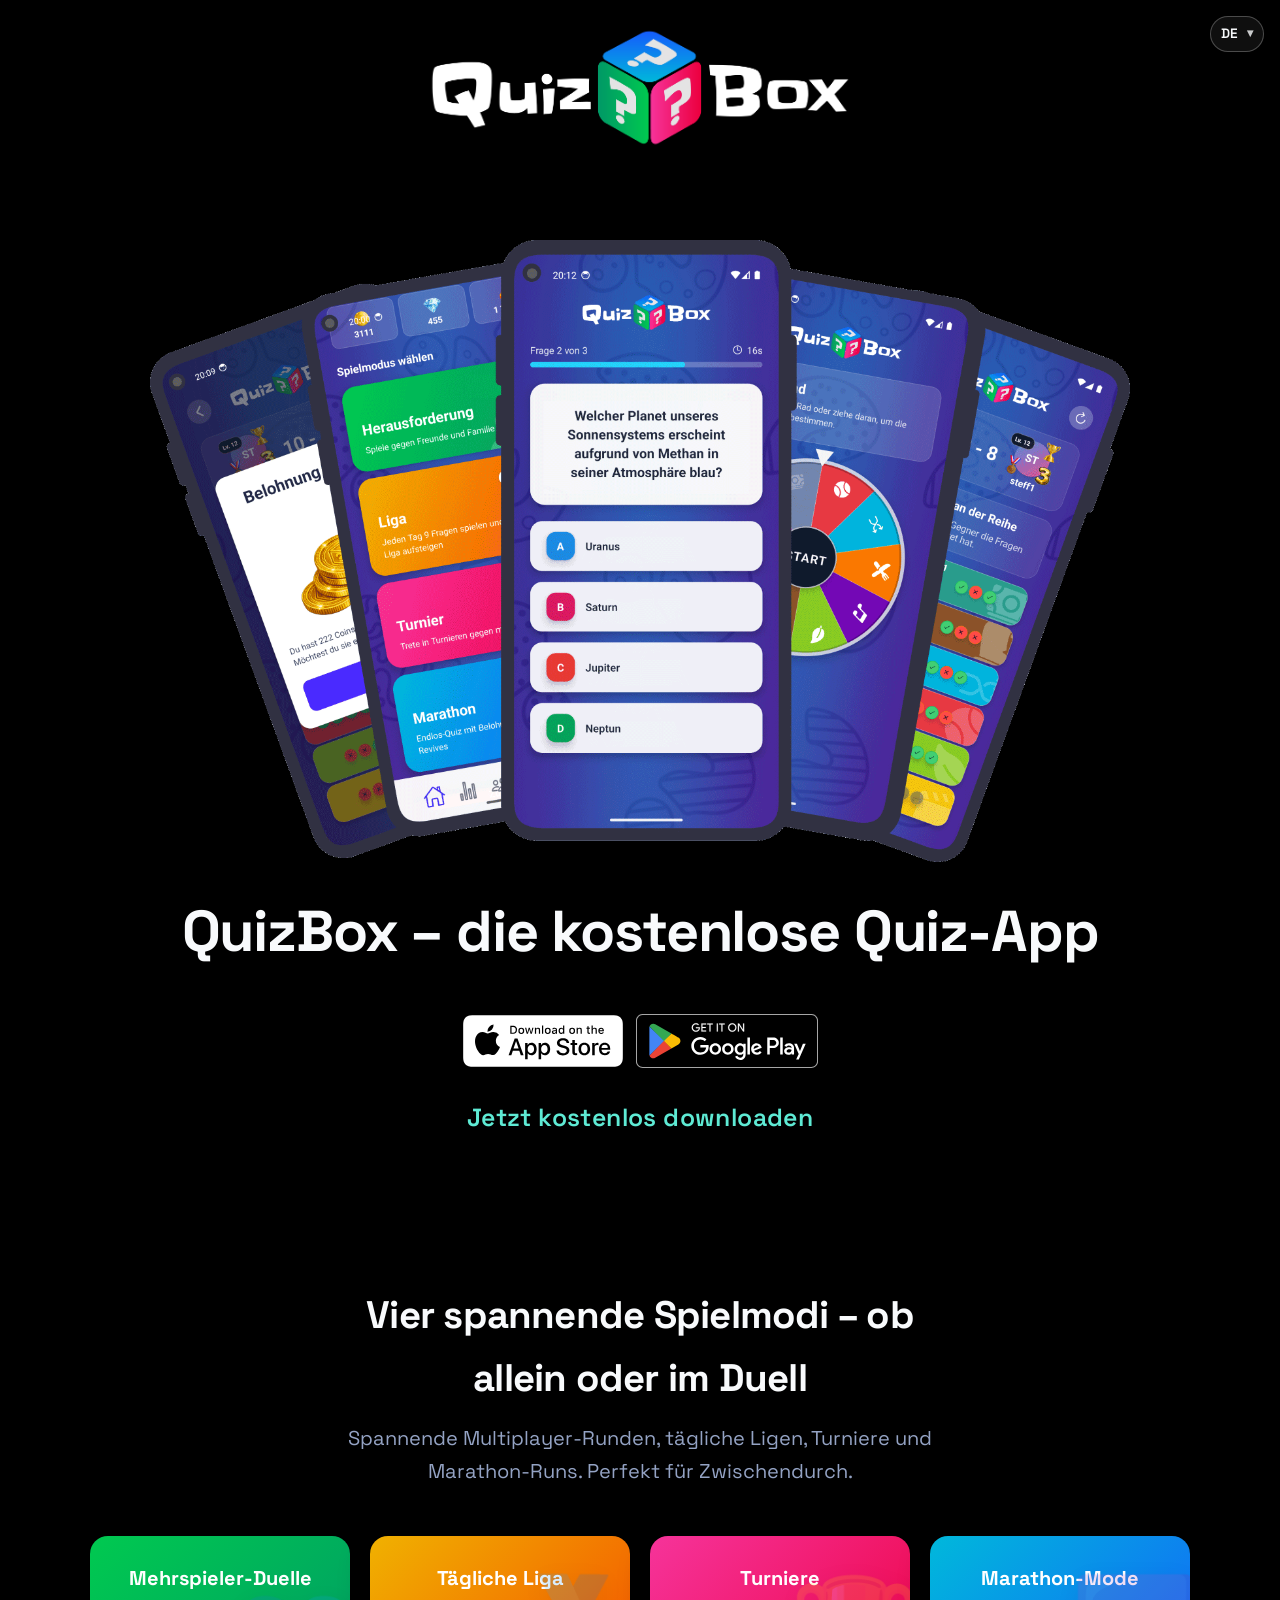
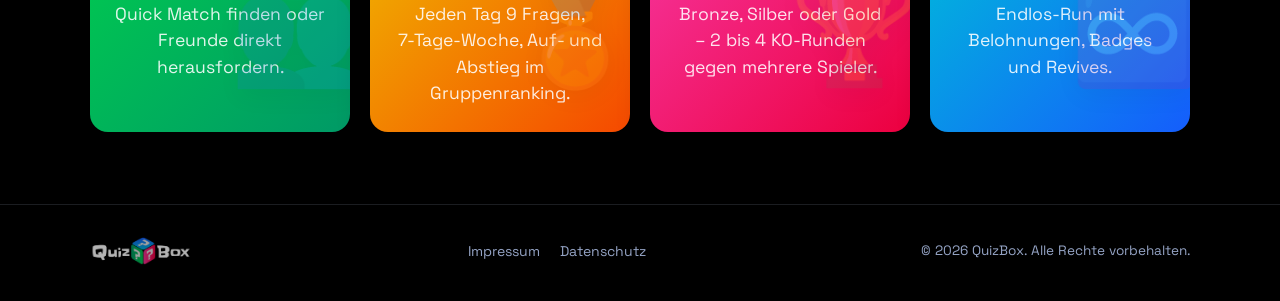
==== de/index.html @ fd2cba97 "v10" ====
<!doctype html>
<html lang="de">
  <head>
    <meta charset="utf-8" />
    <meta name="viewport" content="width=device-width, initial-scale=1" />
    <title>QuizBox – die kostenlose Quiz‑App</title>
    <meta
      name="description"
      content="Spannende Multiplayer‑Runden, tägliche Ligen, Turniere und Marathon‑Runs. Perfekt für Zwischendurch."
    />
    <link rel="alternate" hreflang="en" href="../index.html" />
    <link rel="alternate" hreflang="de" href="index.html" />
    <link rel="alternate" hreflang="es" href="../es/index.html" />
    <link rel="alternate" hreflang="x-default" href="../index.html" />
    <link rel="icon" type="image/png" href="../assets/favicon.png" />
    <link rel="icon" href="../assets/favicon.ico" sizes="any" />
    <link rel="preconnect" href="https://fonts.googleapis.com" />
    <link rel="preconnect" href="https://fonts.gstatic.com" crossorigin />
    <link
      href="https://fonts.googleapis.com/css2?family=Space+Grotesk:wght@400;500;600;700&display=swap"
      rel="stylesheet"
    />
    <link rel="stylesheet" href="../style.css" />
  </head>
  <body>
    <!-- ─── HEADER ──────────────────────────────────── -->
    <header class="site-header" id="top">
      <div class="container header-inner">
        <a class="brand" href="#top" aria-label="QuizBox – Startseite">
          <img
            src="../assets/QuizBoxLogo_lang.png"
            alt="QuizBox"
            class="brand-logo"
          />
        </a>
        <nav class="lang-switch" aria-label="Sprachauswahl">
          <details class="lang-dropdown">
            <summary class="lang-current">
              <span>DE</span>
            </summary>
            <div class="lang-menu">
              <a class="lang-link" href="../index.html?lang=en">EN</a>
              <a class="lang-link is-active" href="index.html?lang=de">DE</a>
              <a class="lang-link" href="../es/index.html?lang=es">ES</a>
            </div>
          </details>
        </nav>
      </div>
    </header>

    <main>
      <!-- ─── HERO ────────────────────────────────────── -->
      <section class="hero" aria-labelledby="hero-headline">
        <div class="container hero-grid">
          <div class="hero-copy">
            <h1 id="hero-headline">QuizBox – die kostenlose Quiz‑App</h1>
            <div class="store-row">
              <a class="store-badge" href="#download" aria-label="Im App Store">
                <img
                  src="../assets/Download_on_the_App_Store_Badge_US-UK_RGB_wht_092917.svg"
                  alt="Download on the App Store"
                />
              </a>
              <a
                class="store-badge"
                href="#download"
                aria-label="Bei Google Play"
              >
                <img
                  src="../assets/GetItOnGooglePlay_Badge_Web_color_English.svg"
                  alt="Get it on Google Play"
                />
              </a>
            </div>
            <p class="hero-tagline">Jetzt kostenlos downloaden</p>
          </div>
          <div class="hero-media" aria-hidden="true">
            <img src="../assets/hero.png" alt="QuizBox – Gameplay-Vorschau" />
          </div>
        </div>
      </section>

      <!-- ─── KURZ-BENEFITS ──────────────────────────────────── -->
      <section class="section" id="features" aria-labelledby="features-heading">
        <div class="container">
          <div class="section-header">
            <h2 id="features-heading">
              Vier spannende Spielmodi – ob allein oder im Duell
            </h2>
            <p>
              Spannende Multiplayer‑Runden, tägliche Ligen, Turniere und
              Marathon‑Runs. Perfekt für Zwischendurch.
            </p>
          </div>
          <ul class="benefits-grid" role="list">
            <li class="benefit-card mode-green" data-icon="👥">
              <h3>Mehrspieler‑Duelle</h3>
              <p>Quick Match finden oder Freunde direkt herausfordern.</p>
            </li>
            <li class="benefit-card mode-orange" data-icon="🏅">
              <h3>Tägliche Liga</h3>
              <p>
                Jeden Tag 9 Fragen, 7‑Tage‑Woche, Auf‑ und Abstieg im
                Gruppenranking.
              </p>
            </li>
            <li class="benefit-card mode-pink" data-icon="🏆">
              <h3>Turniere</h3>
              <p>
                Bronze, Silber oder Gold – 2 bis 4 KO‑Runden gegen mehrere
                Spieler.
              </p>
            </li>
            <li class="benefit-card mode-blue" data-icon="♾️">
              <h3>Marathon‑Mode</h3>
              <p>Endlos‑Run mit Belohnungen, Badges und Revives.</p>
            </li>
          </ul>
        </div>
      </section>

    </main>

    <!-- ─── FOOTER ───────────────────────────────────────── -->
    <footer class="site-footer">
      <div class="container footer-inner">
        <a class="brand" href="#top" aria-label="QuizBox – nach oben">
          <img
            src="../assets/QuizBoxLogo_lang.png"
            alt="QuizBox"
            class="brand-logo brand-logo-footer"
          />
        </a>
        <nav class="footer-nav" aria-label="Footer-Navigation">
          <a href="../impressum.html">Impressum</a>
          <a href="../privacy.html">Datenschutz</a>
        </nav>
        <p class="footer-note">© 2026 QuizBox. Alle Rechte vorbehalten.</p>
      </div>
    </footer>
  </body>
</html>
---- style.css ----
/* ============================================================
   QuizBox – Stylesheet
   ============================================================ */

/* ─── Tokens ────────────────────────────────────────────── */
:root {
  --bg: #0b0f1a;
  --surface: #151a2a;
  --surface-2: #0f1424;
  --surface-3: #1a2236;
  --text: #f8fafc;
  --muted: #94a3c4;
  --accent: #5eead4;
  --accent-2: #f59e0b;
  --border: rgba(148, 163, 184, 0.18);
  --radius: 18px;
  --radius-sm: 10px;
  --shadow: 0 4px 32px rgba(0, 0, 0, 0.45);
}

/* ─── Reset ─────────────────────────────────────────────── */
*,
*::before,
*::after {
  box-sizing: border-box;
  margin: 0;
  padding: 0;
}

/* ─── Base ───────────────────────────────────────────────── */
html {
  scroll-behavior: smooth;
}

body {
  font-family: "Space Grotesk", "Segoe UI", sans-serif;
  background: #000;
  color: var(--text);
  line-height: 1.65;
  -webkit-font-smoothing: antialiased;
}

img {
  max-width: 100%;
  display: block;
}

ul,
ol {
  list-style: none;
}

a {
  color: inherit;
  text-decoration: none;
}

/* ─── Layout ─────────────────────────────────────────────── */
.container {
  width: min(1100px, 92%);
  margin-inline: auto;
}

/* ─── Header ─────────────────────────────────────────────── */
.site-header {
  position: relative;
  background: transparent;
  border-bottom: none;
}

.header-inner {
  display: flex;
  flex-direction: column;
  align-items: center;
  justify-content: center;
  gap: 18px;
  padding-block: 28px 12px;
  text-align: center;
}

.brand {
  display: inline-flex;
  align-items: center;
  flex-shrink: 0;
}

.brand-logo {
  height: 120px;
  width: auto;
}

.hero-tagline {
  color: var(--accent);
  font-size: 1.55rem;
  font-weight: 600;
  letter-spacing: 0.4px;
  margin-top: 16px;
  margin-bottom: 12px;
  text-align: center;
}

.nav {
  display: flex;
  align-items: center;
  gap: 6px;
  flex-wrap: wrap;
  justify-content: center;
}

.nav a {
  color: var(--muted);
  font-weight: 500;
  font-size: 0.95rem;
  padding: 6px 12px;
  border-radius: 999px;
  transition:
    color 0.2s,
    background 0.2s;
}

.nav a:hover {
  color: var(--text);
  background: rgba(255, 255, 255, 0.06);
}

.nav-cta {
  background: var(--accent) !important;
  color: #091018 !important;
  font-weight: 700 !important;
  padding: 7px 18px !important;
}

.nav-cta:hover {
  background: #7ff3e0 !important;
}

/* ─── Eyebrow / Tag ──────────────────────────────────────── */
.eyebrow {
  display: inline-block;
  font-size: 0.7rem;
  font-weight: 700;
  text-transform: uppercase;
  letter-spacing: 2px;
  color: var(--accent);
  margin-bottom: 14px;
}

.tag {
  display: inline-block;
  font-size: 1.35rem;
  font-weight: 600;
  text-transform: none;
  letter-spacing: 0.4px;
  color: var(--accent);
  background: transparent;
  border: none;
  padding: 0;
  border-radius: 0;
  margin-bottom: 14px;
}

/* ─── Buttons ────────────────────────────────────────────── */
.btn {
  display: inline-flex;
  align-items: center;
  justify-content: center;
  gap: 8px;
  padding: 13px 26px;
  border-radius: 999px;
  font-weight: 700;
  font-size: 0.95rem;
  transition:
    transform 0.15s,
    box-shadow 0.15s,
    background 0.15s;
  cursor: pointer;
  white-space: nowrap;
}

.btn:hover {
  transform: translateY(-2px);
}

.btn-primary {
  background: var(--accent);
  color: #091018;
  box-shadow: 0 0 28px rgba(94, 234, 212, 0.3);
}

.btn-primary:hover {
  background: #7ff3e0;
  box-shadow: 0 0 40px rgba(94, 234, 212, 0.45);
}

.btn-ghost {
  background: transparent;
  color: var(--text);
  border: 1px solid rgba(248, 250, 252, 0.3);
}

.btn-ghost:hover {
  border-color: rgba(248, 250, 252, 0.6);
  background: rgba(255, 255, 255, 0.05);
}

/* ─── Store Buttons ──────────────────────────────────────── */
.store-row {
  display: flex;
  gap: 12px;
  flex-wrap: wrap;
  justify-content: center;
  margin-top: 50px;
  margin-bottom: 30px;
}

.store-badge {
  display: inline-flex;
  align-items: center;
  justify-content: center;
  transition: transform 0.15s ease;
}

.store-badge:hover {
  transform: translateY(-2px);
}

.store-badge img {
  height: 54px;
  width: auto;
  display: block;
}

.store-btn {
  display: inline-flex;
  align-items: center;
  gap: 10px;
  padding: 10px 18px;
  border-radius: 14px;
  border: 1px solid rgba(148, 163, 184, 0.35);
  font-weight: 600;
  font-size: 0.9rem;
  line-height: 1.3;
  transition:
    border-color 0.2s,
    background 0.2s,
    transform 0.15s;
}

.store-btn:hover {
  border-color: rgba(148, 163, 184, 0.65);
  background: rgba(255, 255, 255, 0.05);
  transform: translateY(-2px);
}

.store-btn small {
  display: block;
  font-size: 0.65rem;
  font-weight: 400;
  opacity: 0.7;
  text-transform: uppercase;
  letter-spacing: 0.5px;
}

.store-icon {
  font-size: 1.4rem;
  line-height: 1;
  font-style: normal;
}

.store-icon-gp {
  font-size: 1rem;
  color: var(--accent);
}

.store-btn-solid {
  background: var(--accent-2);
  color: #0f0a00;
  border: none;
  box-shadow: 0 0 24px rgba(245, 158, 11, 0.28);
}

.store-btn-solid:hover {
  background: #fbbf24;
  transform: translateY(-2px);
  box-shadow: 0 0 36px rgba(245, 158, 11, 0.4);
}

.store-row-large .store-btn,
.store-row-large .store-btn-solid {
  padding: 13px 22px;
  font-size: 1rem;
}

/* ─── Hero ───────────────────────────────────────────────── */
.hero {
  padding-block: 80px 60px;
}

.hero-grid {
  display: grid;
  grid-template-columns: 1fr;
  gap: 36px;
  align-items: center;
}

.hero-copy h1 {
  font-size: clamp(2.2rem, 4.5vw, 3.6rem);
  line-height: 1.15;
  margin-bottom: 18px;
  letter-spacing: -0.02em;
  text-align: center;
}

.hero-sub {
  color: var(--muted);
  font-size: 1.1rem;
  max-width: 520px;
  margin-bottom: 28px;
  margin-inline: auto;
  text-align: center;
}

.hero-actions {
  display: flex;
  gap: 14px;
  flex-wrap: wrap;
  margin-bottom: 24px;
  justify-content: center;
}

.hero-media {
  background: transparent;
  border-radius: 0;
  padding: 0;
  border: none;
  box-shadow: none;
  max-width: 980px;
  margin-inline: auto;
  order: -1;
}

.hero-media img {
  width: 100%;
  height: auto;
}

/* ─── Sections ───────────────────────────────────────────── */
.section {
  padding-block: 72px;
}

.section-alt {
  background: var(--surface-2);
}

.section-header {
  text-align: center;
  max-width: 620px;
  margin-inline: auto;
  margin-bottom: 48px;
}

.section-header h2 {
  font-size: clamp(1.6rem, 3vw, 2.4rem);
  letter-spacing: -0.02em;
  margin-bottom: 12px;
}

.section-header p {
  color: var(--muted);
  font-size: 1.25rem;
}

.section-header-left {
  text-align: left;
  margin-inline: 0;
}

/* ─── Benefits Grid ──────────────────────────────────────── */
.benefits-grid {
  display: grid;
  grid-template-columns: repeat(2, minmax(0, 1fr));
  gap: 20px;
}

.benefit-card {
  background: var(--surface);
  border: 1px solid var(--border);
  border-radius: var(--radius);
  padding: 26px 22px;
  position: relative;
  overflow: hidden;
  transition:
    border-color 0.2s,
    transform 0.2s,
    box-shadow 0.2s;
}

.benefit-card:hover {
  border-color: rgba(94, 234, 212, 0.3);
  transform: translateY(-4px);
  box-shadow: 0 12px 32px rgba(0, 0, 0, 0.3);
}

.card-icon {
  font-size: 1.8rem;
  display: block;
  margin-bottom: 12px;
  width: 100%;
  text-align: center;
}

.benefit-card h3 {
  font-size: 1.25rem;
  font-weight: 700;
  margin-bottom: 6px;
  text-align: center;
}

.benefit-card p {
  color: var(--muted);
  font-size: 1.1rem;
  line-height: 1.5;
  text-align: center;
}

/* ─── Mode Gradients (App-Farben) ───────────────────────── */
.benefit-card.mode-green,
.benefit-card.mode-orange,
.benefit-card.mode-pink,
.benefit-card.mode-blue {
  border: none;
  color: #fff;
  box-shadow: 0 14px 30px rgba(0, 0, 0, 0.35);
}

.benefit-card.mode-green h3,
.benefit-card.mode-orange h3,
.benefit-card.mode-pink h3,
.benefit-card.mode-blue h3 {
  color: #fff;
}

.benefit-card.mode-green p,
.benefit-card.mode-orange p,
.benefit-card.mode-pink p,
.benefit-card.mode-blue p {
  color: rgba(255, 255, 255, 0.88);
}

.benefit-card.mode-green::after,
.benefit-card.mode-orange::after,
.benefit-card.mode-pink::after,
.benefit-card.mode-blue::after {
  content: attr(data-icon);
  position: absolute;
  top: 10px;
  right: -10px;
  font-size: 6.5rem;
  opacity: 0.18;
  filter: drop-shadow(0 6px 14px rgba(0, 0, 0, 0.25));
  pointer-events: none;
}

.benefit-card.mode-green {
  background: linear-gradient(135deg, #00c950 0%, #009966 100%);
}

.benefit-card.mode-orange {
  background: linear-gradient(135deg, #f0b100 0%, #f54900 100%);
}

.benefit-card.mode-pink {
  background: linear-gradient(135deg, #f6339a 0%, #ec003f 100%);
}

.benefit-card.mode-blue {
  background: linear-gradient(135deg, #00b8db 0%, #155dfc 100%);
}

/* ─── Modes Grid ─────────────────────────────────────────── */
.modes-grid {
  display: grid;
  grid-template-columns: repeat(3, 1fr);
  gap: 20px;
}

/* Rows: top 3, then 2 centered */
.modes-grid article:nth-child(4) {
  grid-column: 1 / 2;
}
.modes-grid article:nth-child(5) {
  grid-column: 2 / 3;
}

@media (max-width: 900px) {
  .modes-grid {
    grid-template-columns: repeat(2, 1fr);
  }
  .modes-grid article:nth-child(4),
  .modes-grid article:nth-child(5) {
    grid-column: auto;
  }
}

.mode-card {
  background: var(--surface);
  border: 1px solid var(--border);
  border-radius: var(--radius);
  padding: 24px;
  display: flex;
  flex-direction: column;
  gap: 10px;
  transition:
    border-color 0.2s,
    transform 0.2s,
    box-shadow 0.2s;
}

.mode-card:hover {
  border-color: rgba(94, 234, 212, 0.25);
  transform: translateY(-3px);
  box-shadow: 0 10px 28px rgba(0, 0, 0, 0.3);
}

.mode-card-accent {
  border-color: rgba(94, 234, 212, 0.2);
  background: linear-gradient(135deg, var(--surface), rgba(94, 234, 212, 0.05));
}

.mode-card-header {
  display: flex;
  align-items: center;
  gap: 12px;
}

.mode-icon {
  font-size: 1.6rem;
  line-height: 1;
}

.mode-card-header h3 {
  font-size: 1.05rem;
  font-weight: 700;
}

.mode-card p {
  color: var(--muted);
  font-size: 0.88rem;
  line-height: 1.55;
  flex: 1;
}

.mode-tags {
  display: flex;
  flex-wrap: wrap;
  gap: 6px;
  margin-top: 4px;
}

.mode-tags li {
  font-size: 0.72rem;
  font-weight: 600;
  padding: 3px 10px;
  border-radius: 999px;
  background: rgba(94, 234, 212, 0.1);
  color: var(--accent);
  border: 1px solid rgba(94, 234, 212, 0.2);
  letter-spacing: 0.3px;
}

/* ─── How It Works ───────────────────────────────────────── */
.how-layout {
  display: grid;
  grid-template-columns: 1fr 1.6fr;
  gap: 56px;
  align-items: start;
}

.steps-list {
  display: flex;
  flex-direction: column;
  gap: 16px;
}

.step {
  display: flex;
  gap: 18px;
  align-items: flex-start;
  background: var(--surface);
  border: 1px solid var(--border);
  border-radius: var(--radius);
  padding: 20px 24px;
  transition: border-color 0.2s;
}

.step:hover {
  border-color: rgba(94, 234, 212, 0.25);
}

.step-number {
  flex-shrink: 0;
  width: 40px;
  height: 40px;
  border-radius: 50%;
  background: var(--accent);
  color: #091018;
  font-weight: 800;
  font-size: 1rem;
  display: inline-flex;
  align-items: center;
  justify-content: center;
}

.step-body h3 {
  font-size: 1rem;
  font-weight: 700;
  margin-bottom: 4px;
}

.step-body p {
  color: var(--muted);
  font-size: 0.9rem;
  line-height: 1.55;
}

/* ─── Feature Details ────────────────────────────────────── */
.details-grid {
  display: grid;
  grid-template-columns: repeat(3, 1fr);
  gap: 20px;
}

.detail-card {
  display: flex;
  gap: 18px;
  align-items: flex-start;
  background: var(--surface);
  border: 1px solid var(--border);
  border-radius: var(--radius);
  padding: 24px;
  transition:
    border-color 0.2s,
    transform 0.2s;
}

.detail-card:hover {
  border-color: rgba(245, 158, 11, 0.3);
  transform: translateY(-3px);
}

.detail-icon {
  font-size: 1.8rem;
  line-height: 1;
  flex-shrink: 0;
}

.detail-card h3 {
  font-size: 1rem;
  font-weight: 700;
  margin-bottom: 6px;
}

.detail-card p {
  color: var(--muted);
  font-size: 0.88rem;
  line-height: 1.55;
}

/* ─── CTA Section ────────────────────────────────────────── */
.cta-section {
  background: none;
  position: relative;
  overflow: hidden;
}

.cta-inner {
  position: relative;
  z-index: 1;
  background: linear-gradient(
    130deg,
    rgba(94, 234, 212, 0.1),
    rgba(245, 158, 11, 0.1)
  );
  border: 1px solid rgba(94, 234, 212, 0.2);
  border-radius: 28px;
  padding: 56px 52px;
  display: flex;
  flex-direction: column;
  align-items: flex-start;
  gap: 28px;
}

.cta-copy h2 {
  font-size: clamp(1.6rem, 3vw, 2.4rem);
  letter-spacing: -0.02em;
  margin-bottom: 12px;
}

.cta-copy p {
  color: var(--muted);
  max-width: 540px;
  margin-bottom: 28px;
}

.cta-glow {
  position: absolute;
  inset: 0;
  border-radius: 28px;
  background: radial-gradient(
    ellipse 70% 50% at 80% 50%,
    rgba(94, 234, 212, 0.08),
    transparent 60%
  );
  pointer-events: none;
}

/* ─── Footer ─────────────────────────────────────────────── */
.site-footer {
  padding-block: 32px 36px;
  border-top: 1px solid var(--border);
}

.footer-inner {
  display: flex;
  align-items: center;
  justify-content: space-between;
  flex-wrap: wrap;
  gap: 16px;
}

.brand-logo-footer {
  height: 28px;
  opacity: 0.7;
  transition: opacity 0.2s;
}

.brand:hover .brand-logo-footer {
  opacity: 1;
}

.footer-nav {
  display: flex;
  gap: 20px;
}

.footer-nav a {
  color: var(--muted);
  font-size: 0.88rem;
  transition: color 0.2s;
}

.footer-nav a:hover {
  color: var(--text);
}

.footer-note {
  color: var(--muted);
  font-size: 0.85rem;
}

/* ─── Responsive ─────────────────────────────────────────── */
@media (max-width: 900px) {
  .hero-media {
    order: -1;
    max-width: 100%;
    margin-inline: auto;
  }

  .benefits-grid {
    grid-template-columns: repeat(2, minmax(0, 1fr));
  }

  .how-layout {
    grid-template-columns: 1fr;
    gap: 32px;
  }

  .details-grid {
    grid-template-columns: 1fr;
  }
}

@media (min-width: 1100px) {
  .benefits-grid {
    grid-template-columns: repeat(4, minmax(0, 1fr));
  }
}

@media (max-width: 640px) {
  .brand-logo {
    height: 80px;
  }

  .hero {
    padding-block: 48px 36px;
  }

  .section {
    padding-block: 52px;
  }

  .benefits-grid {
    grid-template-columns: 1fr;
  }

  .benefit-card {
    padding: 22px 18px 24px;
  }

  .benefit-card h3 {
    font-size: 1.15rem;
  }

  .benefit-card p {
    font-size: 1rem;
  }

  .benefit-card.mode-green::after,
  .benefit-card.mode-orange::after,
  .benefit-card.mode-pink::after,
  .benefit-card.mode-blue::after {
    font-size: 5.2rem;
    top: 18px;
    right: -6px;
  }


  .modes-grid {
    grid-template-columns: 1fr;
  }

  .modes-grid article:nth-child(4),
  .modes-grid article:nth-child(5) {
    grid-column: auto;
  }

  .cta-inner {
    padding: 32px 24px;
  }

  .footer-inner {
    flex-direction: column;
    align-items: flex-start;
  }
}
.lang-switch {
  position: absolute;
  top: 16px;
  right: 16px;
  z-index: 20;
}

.lang-dropdown {
  position: relative;
}

.lang-current {
  display: inline-flex;
  align-items: center;
  gap: 8px;
  padding: 6px 10px;
  border-radius: 999px;
  font-size: 0.85rem;
  font-weight: 600;
  letter-spacing: 0.4px;
  color: var(--text);
  border: 1px solid rgba(255, 255, 255, 0.25);
  background: rgba(255, 255, 255, 0.06);
  cursor: pointer;
  list-style: none;
}

.lang-current::after {
  content: "▾";
  font-size: 0.75rem;
  opacity: 0.8;
}

.lang-current::-webkit-details-marker {
  display: none;
}

.lang-dropdown[open] .lang-current {
  border-color: rgba(255, 255, 255, 0.5);
}

.lang-menu {
  position: absolute;
  right: 0;
  margin-top: 8px;
  padding: 8px;
  display: flex;
  flex-direction: column;
  gap: 6px;
  min-width: 120px;
  background: rgba(14, 14, 18, 0.95);
  border: 1px solid rgba(255, 255, 255, 0.12);
  border-radius: 12px;
  box-shadow: 0 12px 28px rgba(0, 0, 0, 0.4);
  z-index: 5;
}

.lang-link {
  padding: 6px 10px;
  border-radius: 10px;
  font-size: 0.85rem;
  font-weight: 600;
  letter-spacing: 0.4px;
  color: var(--text);
  opacity: 0.7;
  transition: opacity 0.2s, background 0.2s;
}

.lang-link:hover {
  opacity: 1;
  background: rgba(255, 255, 255, 0.08);
}

.lang-link.is-active {
  opacity: 1;
  background: rgba(255, 255, 255, 0.12);
}
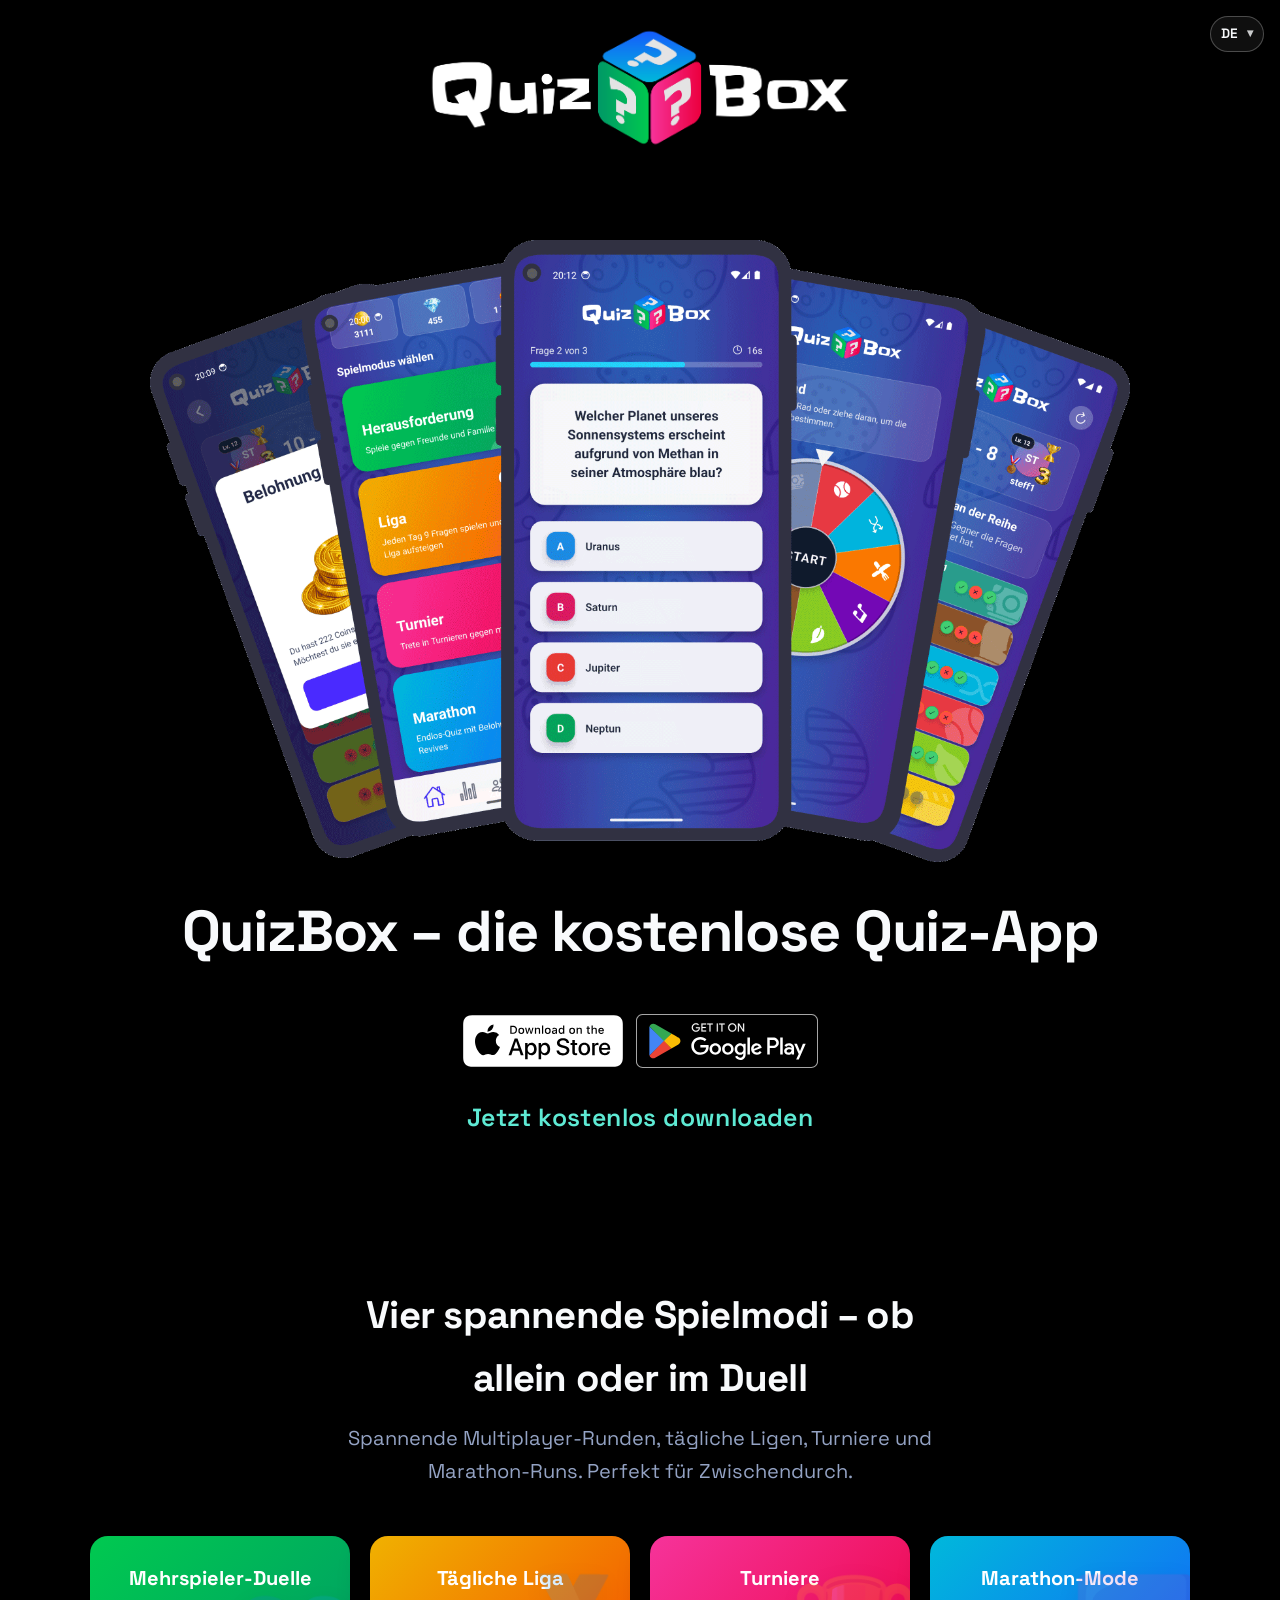
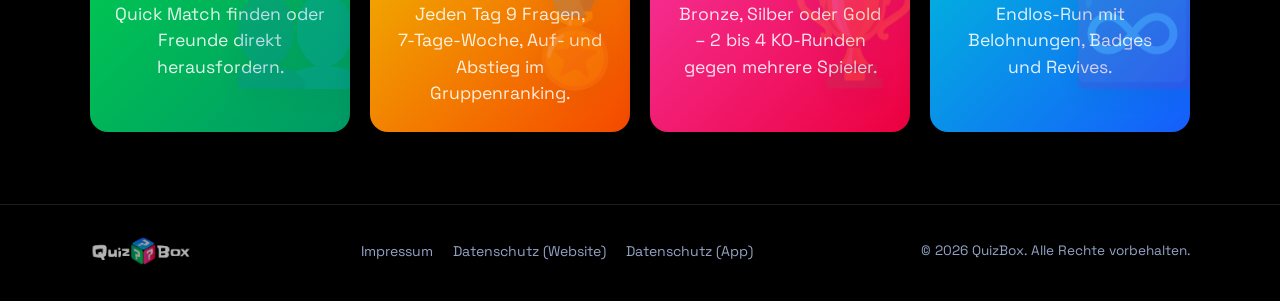
==== commit 4dbba6fc: "v11" ====
--- a/de/index.html
+++ b/de/index.html
@@ -14,12 +14,7 @@
     <link rel="alternate" hreflang="x-default" href="../index.html" />
     <link rel="icon" type="image/png" href="../assets/favicon.png" />
     <link rel="icon" href="../assets/favicon.ico" sizes="any" />
-    <link rel="preconnect" href="https://fonts.googleapis.com" />
-    <link rel="preconnect" href="https://fonts.gstatic.com" crossorigin />
-    <link
-      href="https://fonts.googleapis.com/css2?family=Space+Grotesk:wght@400;500;600;700&display=swap"
-      rel="stylesheet"
-    />
+    <link rel="stylesheet" href="../fonts.css" />
     <link rel="stylesheet" href="../style.css" />
   </head>
   <body>
@@ -133,7 +128,8 @@
         </a>
         <nav class="footer-nav" aria-label="Footer-Navigation">
           <a href="../impressum.html">Impressum</a>
-          <a href="../privacy.html">Datenschutz</a>
+          <a href="../privacy.html">Datenschutz (Website)</a>
+          <a href="../privacy-app.html">Datenschutz (App)</a>
         </nav>
         <p class="footer-note">© 2026 QuizBox. Alle Rechte vorbehalten.</p>
       </div>
--- a/fonts.css
+++ b/fonts.css
@@ -0,0 +1,28 @@
+@font-face {
+  font-family: 'Space Grotesk';
+  font-style: normal;
+  font-weight: 400;
+  font-display: swap;
+  src: url(assets/fonts/space-grotesk-1.ttf) format('truetype');
+}
+@font-face {
+  font-family: 'Space Grotesk';
+  font-style: normal;
+  font-weight: 500;
+  font-display: swap;
+  src: url(assets/fonts/space-grotesk-2.ttf) format('truetype');
+}
+@font-face {
+  font-family: 'Space Grotesk';
+  font-style: normal;
+  font-weight: 600;
+  font-display: swap;
+  src: url(assets/fonts/space-grotesk-3.ttf) format('truetype');
+}
+@font-face {
+  font-family: 'Space Grotesk';
+  font-style: normal;
+  font-weight: 700;
+  font-display: swap;
+  src: url(assets/fonts/space-grotesk-4.ttf) format('truetype');
+}
--- a/style.css
+++ b/style.css
@@ -376,6 +376,31 @@
   margin-inline: 0;
 }
 
+/* ─── Legal Pages ───────────────────────────────────────── */
+.legal {
+  padding-block: 64px 80px;
+}
+
+.legal h1 {
+  margin-bottom: 0px;
+}
+
+.legal h2 {
+  margin-top: 36px;
+  margin-bottom: 14px;
+}
+
+.legal p {
+  margin-bottom: 18px;
+}
+
+.legal a.legal-link {
+  color: rgb(84, 84, 197);
+  font-weight: 700;
+  text-decoration: underline;
+  text-underline-offset: 4px;
+}
+
 /* ─── Benefits Grid ──────────────────────────────────────── */
 .benefits-grid {
   display: grid;
@@ -825,7 +850,6 @@
     right: -6px;
   }
 
-
   .modes-grid {
     grid-template-columns: 1fr;
   }
@@ -909,7 +933,9 @@
   letter-spacing: 0.4px;
   color: var(--text);
   opacity: 0.7;
-  transition: opacity 0.2s, background 0.2s;
+  transition:
+    opacity 0.2s,
+    background 0.2s;
 }
 
 .lang-link:hover {
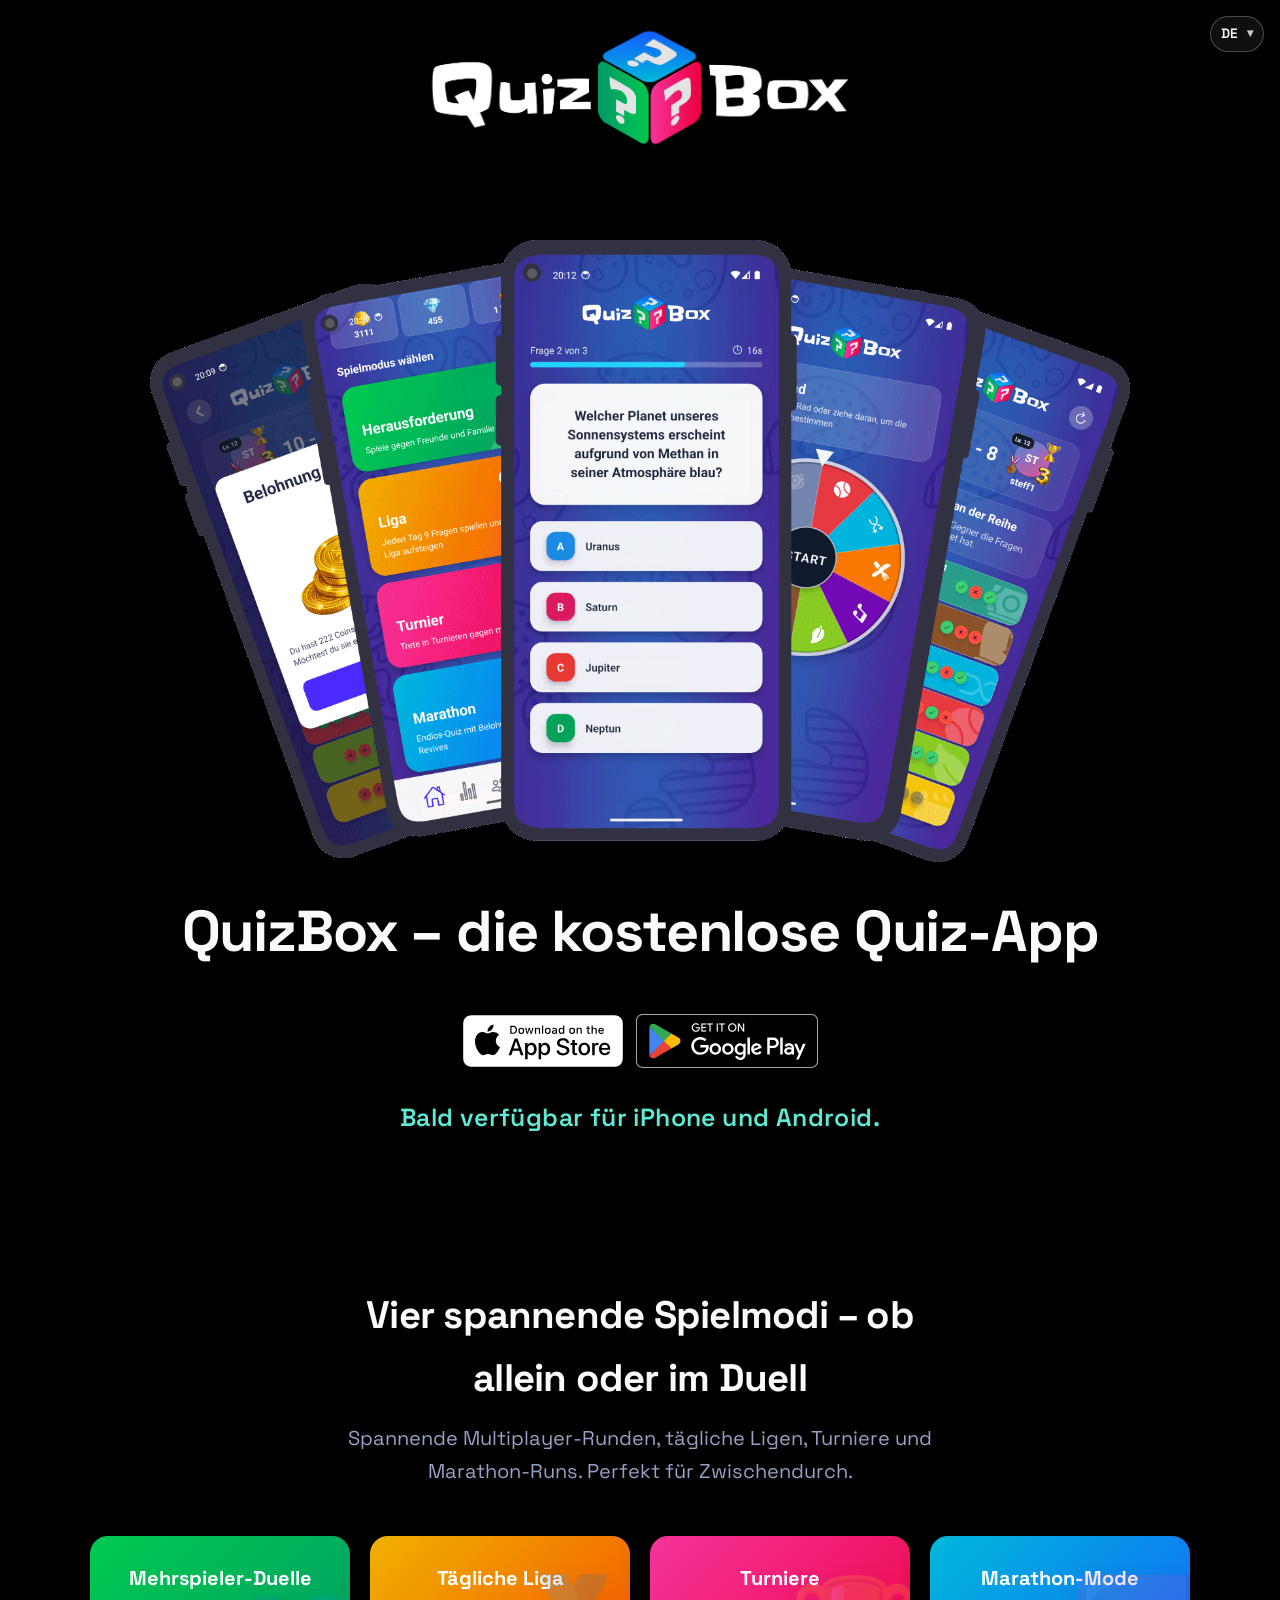
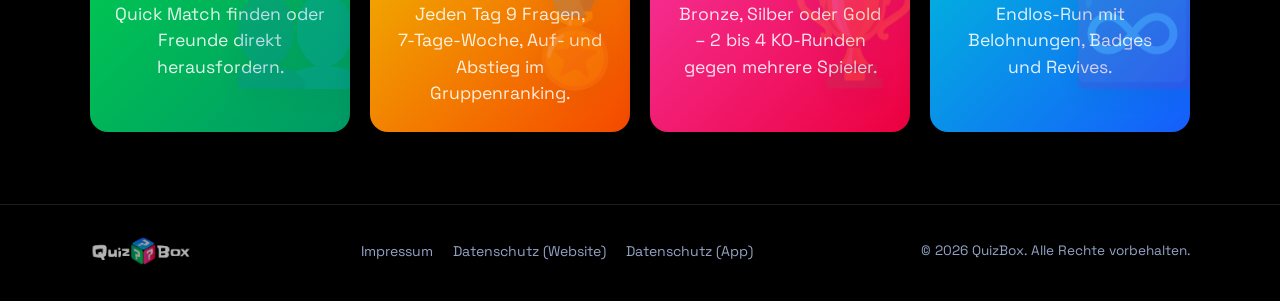
==== commit 202b85c9: "Website fertig" ====
--- a/de/index.html
+++ b/de/index.html
@@ -49,7 +49,7 @@
         <div class="container hero-grid">
           <div class="hero-copy">
             <h1 id="hero-headline">QuizBox – die kostenlose Quiz‑App</h1>
-            <div class="store-row">
+            <div class="store-row" hidden>
               <a class="store-badge" href="#download" aria-label="Im App Store">
                 <img
                   src="../assets/Download_on_the_App_Store_Badge_US-UK_RGB_wht_092917.svg"
@@ -67,7 +67,8 @@
                 />
               </a>
             </div>
-            <p class="hero-tagline">Jetzt kostenlos downloaden</p>
+            <p class="hero-tagline" hidden>Jetzt kostenlos downloaden</p>
+            <p class="hero-tagline">Bald verfügbar für iPhone und Android.</p>
           </div>
           <div class="hero-media" aria-hidden="true">
             <img src="../assets/hero.png" alt="QuizBox – Gameplay-Vorschau" />
@@ -127,9 +128,9 @@
           />
         </a>
         <nav class="footer-nav" aria-label="Footer-Navigation">
-          <a href="../impressum.html">Impressum</a>
-          <a href="../privacy.html">Datenschutz (Website)</a>
-          <a href="../privacy-app.html">Datenschutz (App)</a>
+          <a href="impressum.html">Impressum</a>
+          <a href="privacy.html">Datenschutz (Website)</a>
+          <a href="privacy-app.html">Datenschutz (App)</a>
         </nav>
         <p class="footer-note">© 2026 QuizBox. Alle Rechte vorbehalten.</p>
       </div>
--- a/style.css
+++ b/style.css
@@ -391,7 +391,7 @@
 }
 
 .legal p {
-  margin-bottom: 18px;
+  margin-bottom: 0px;
 }
 
 .legal a.legal-link {
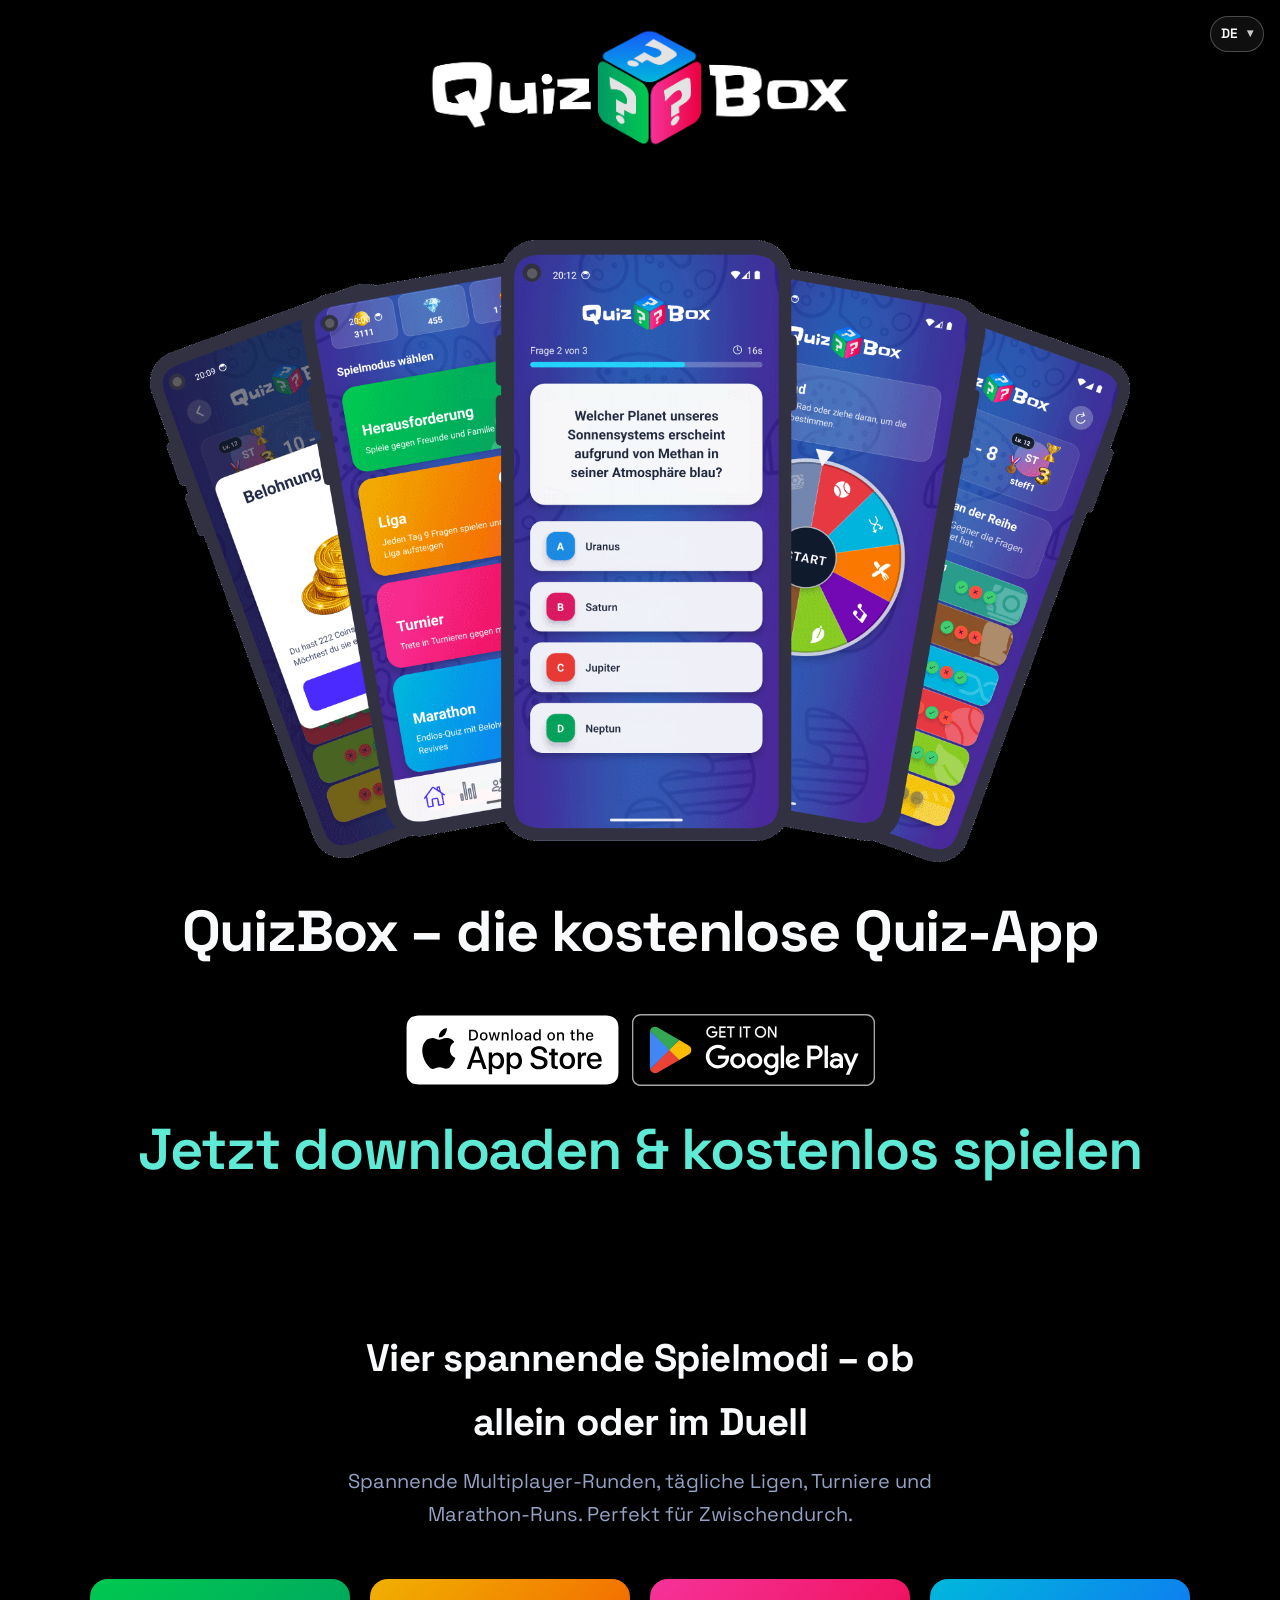
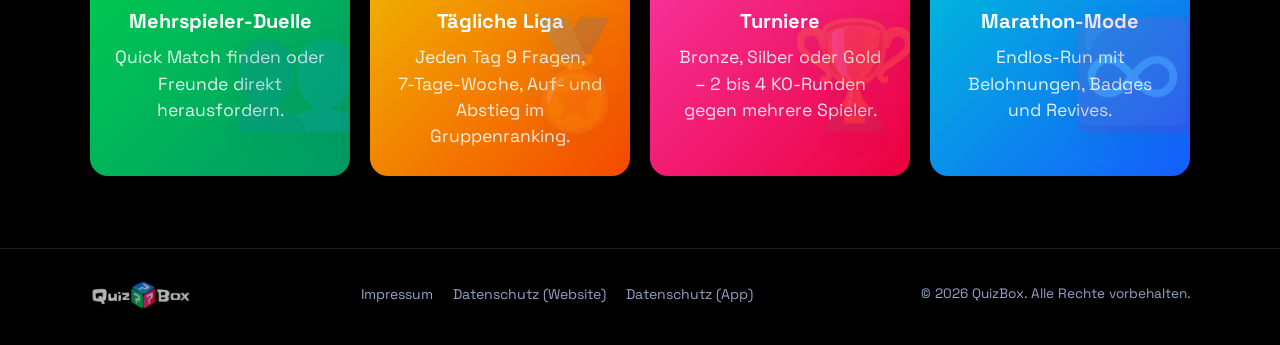
==== commit 890aeee9: "Website Live app" ====
--- a/de/index.html
+++ b/de/index.html
@@ -49,8 +49,8 @@
         <div class="container hero-grid">
           <div class="hero-copy">
             <h1 id="hero-headline">QuizBox – die kostenlose Quiz‑App</h1>
-            <div class="store-row" hidden>
-              <a class="store-badge" href="#download" aria-label="Im App Store">
+            <div class="store-row">
+              <a class="store-badge" href="https://apps.apple.com/app/quizbox/id6760142414" aria-label="Im App Store">
                 <img
                   src="../assets/Download_on_the_App_Store_Badge_US-UK_RGB_wht_092917.svg"
                   alt="Download on the App Store"
@@ -58,7 +58,7 @@
               </a>
               <a
                 class="store-badge"
-                href="#download"
+                href="https://play.google.com/store/apps/details?id=com.quizbox.app"
                 aria-label="Bei Google Play"
               >
                 <img
@@ -67,8 +67,7 @@
                 />
               </a>
             </div>
-            <p class="hero-tagline" hidden>Jetzt kostenlos downloaden</p>
-            <p class="hero-tagline">Bald verfügbar für iPhone und Android.</p>
+            <p class="hero-tagline">Jetzt downloaden &amp; kostenlos spielen</p>
           </div>
           <div class="hero-media" aria-hidden="true">
             <img src="../assets/hero.png" alt="QuizBox – Gameplay-Vorschau" />
--- a/style.css
+++ b/style.css
@@ -91,9 +91,10 @@
 
 .hero-tagline {
   color: var(--accent);
-  font-size: 1.55rem;
+  font-size: clamp(2.2rem, 4.5vw, 3.6rem);
   font-weight: 600;
-  letter-spacing: 0.4px;
+  line-height: 1.15;
+  letter-spacing: -0.02em;
   margin-top: 16px;
   margin-bottom: 12px;
   text-align: center;
@@ -230,6 +231,10 @@
   display: block;
 }
 
+.hero .store-badge img {
+  height: 72px;
+}
+
 .store-btn {
   display: inline-flex;
   align-items: center;
